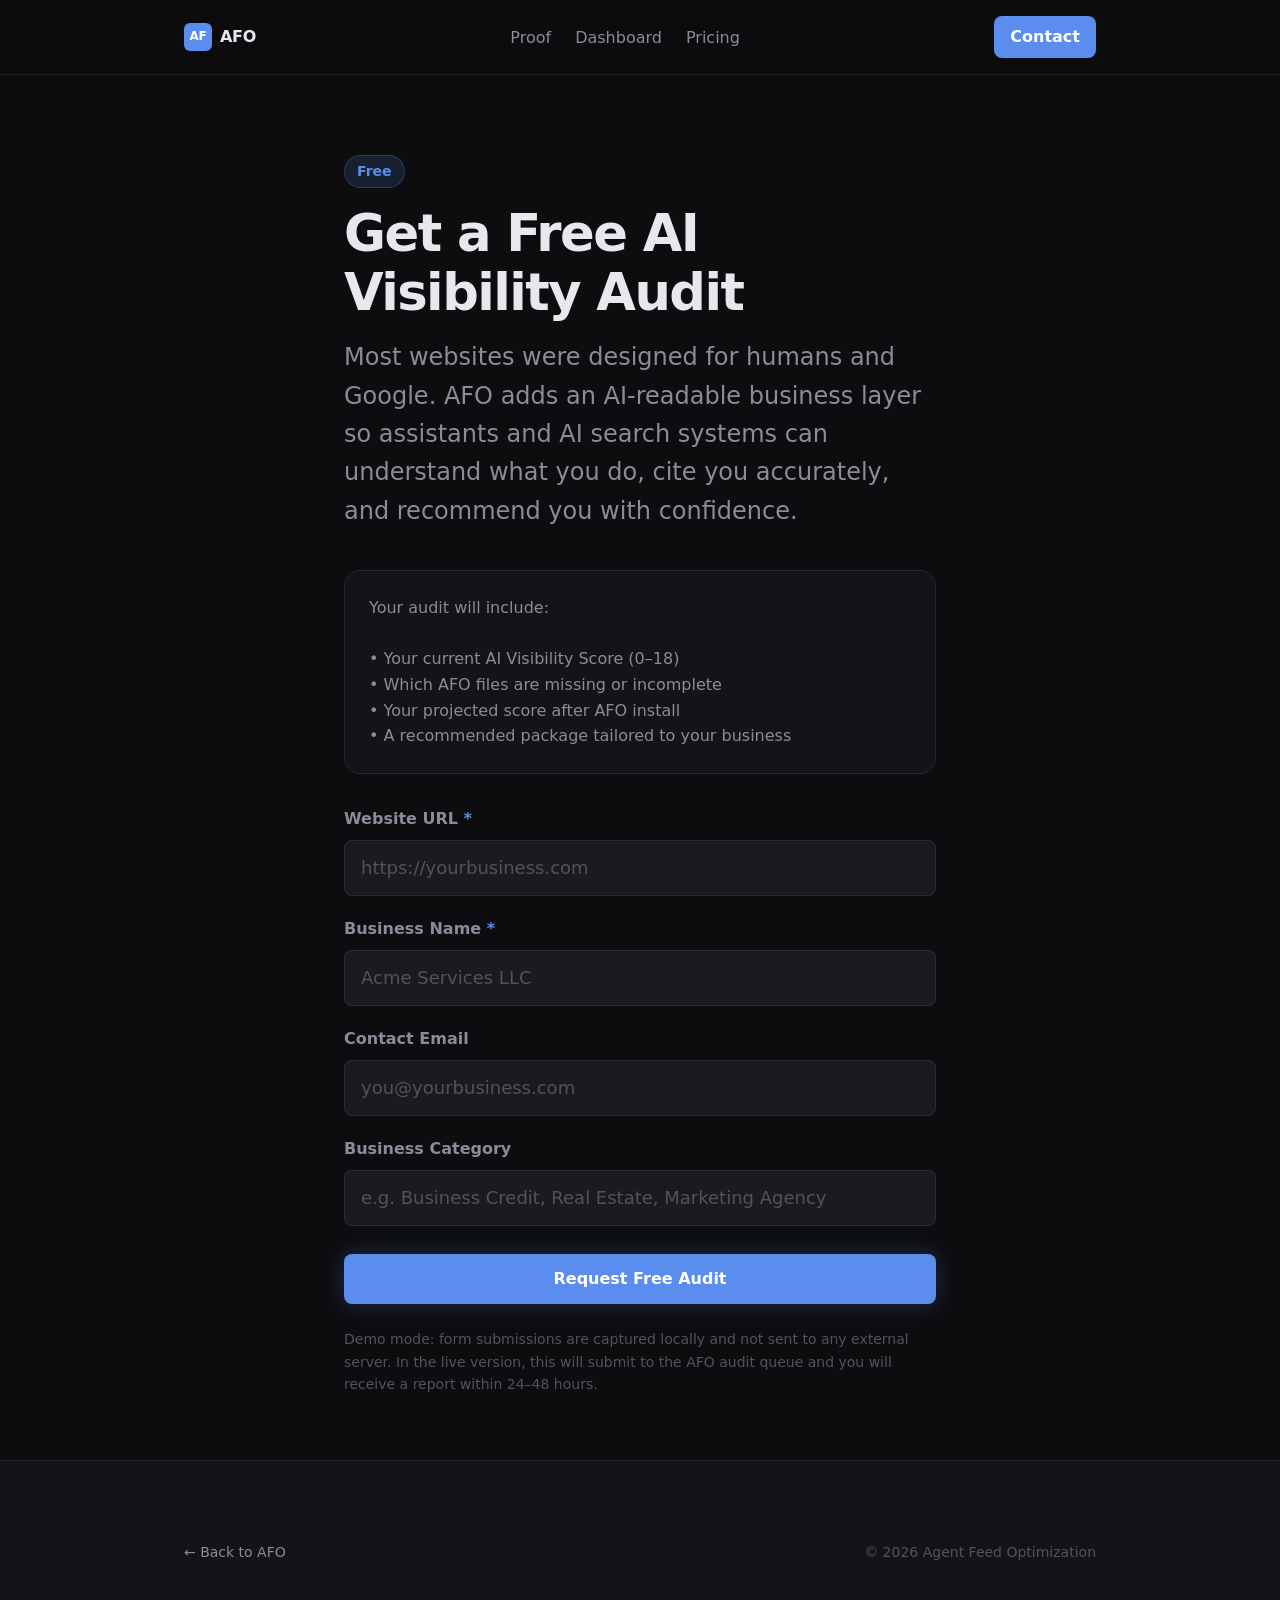
==== free-audit.html @ c34b5ebb "init(batch-2): HTML pages — index, free-audit, proof, pricing, contact, dashboard, case-studies" ====
<!DOCTYPE html>
<html lang="en">
<head>
  <meta charset="UTF-8">
  <meta name="viewport" content="width=device-width, initial-scale=1.0">
  <title>Free AI Visibility Audit &mdash; AFO</title>
  <meta name="description" content="Request a free AI Visibility Audit. Find out your score and what AFO would install to improve AI discoverability.">
  <link rel="stylesheet" href="/assets/style.css">
</head>
<body>

<a href="#main" class="sr-only">Skip to content</a>

<nav class="nav" aria-label="Main navigation">
  <div class="container">
    <div class="nav__inner">
      <a href="/" class="nav__logo">
        <div class="nav__logo-mark" aria-hidden="true">AF</div>
        <span>AFO</span>
      </a>
      <ul class="nav__links" role="list">
        <li><a href="/proof.html">Proof</a></li>
        <li><a href="/dashboard/">Dashboard</a></li>
        <li><a href="/pricing.html">Pricing</a></li>
      </ul>
      <a href="/contact.html" class="nav__cta">Contact</a>
    </div>
  </div>
</nav>

<main id="main">
  <div class="container container--narrow">
    <div class="page-header">
      <div class="page-header__eyebrow">
        <span class="tag tag--accent">Free</span>
      </div>
      <h1 class="page-header__title">Get a Free AI Visibility Audit</h1>
      <p class="page-header__desc">Most websites were designed for humans and Google. AFO adds an AI-readable business layer so assistants and AI search systems can understand what you do, cite you accurately, and recommend you with confidence.</p>
    </div>

    <div class="card" style="margin-bottom: var(--space-8);">
      <p class="card__desc">Your audit will include:
        <br><br>
        &bull; Your current AI Visibility Score (0&ndash;18)<br>
        &bull; Which AFO files are missing or incomplete<br>
        &bull; Your projected score after AFO install<br>
        &bull; A recommended package tailored to your business
      </p>
    </div>

    <form id="audit-form" novalidate>
      <div class="form-group">
        <label class="form-label" for="audit-url">Website URL <span aria-hidden="true" style="color:var(--accent)">*</span></label>
        <input class="form-input" type="url" id="audit-url" name="url" placeholder="https://yourbusiness.com" required autocomplete="url">
      </div>
      <div class="form-group">
        <label class="form-label" for="audit-name">Business Name <span aria-hidden="true" style="color:var(--accent)">*</span></label>
        <input class="form-input" type="text" id="audit-name" name="name" placeholder="Acme Services LLC" required autocomplete="organization">
      </div>
      <div class="form-group">
        <label class="form-label" for="audit-email">Contact Email</label>
        <input class="form-input" type="email" id="audit-email" name="email" placeholder="you@yourbusiness.com" autocomplete="email">
      </div>
      <div class="form-group">
        <label class="form-label" for="audit-category">Business Category</label>
        <input class="form-input" type="text" id="audit-category" name="category" placeholder="e.g. Business Credit, Real Estate, Marketing Agency">
      </div>
      <button type="submit" class="btn btn--primary" style="width:100%; justify-content: center; margin-top: var(--space-2);">Request Free Audit</button>
    </form>

    <div id="audit-result" style="display:none; margin-top: var(--space-6);"></div>

    <p style="font-size: var(--text-xs); color: var(--text-faint); margin-top: var(--space-6); line-height: 1.6;">
      Demo mode: form submissions are captured locally and not sent to any external server. In the live version, this will submit to the AFO audit queue and you will receive a report within 24&ndash;48 hours.
    </p>
  </div>
</main>

<footer class="footer">
  <div class="container">
    <div class="footer__bottom" style="border-top:none; padding-top:0;">
      <a href="/" style="color:var(--text-muted); font-size: var(--text-xs);">&larr; Back to AFO</a>
      <span style="font-size: var(--text-xs); color: var(--text-faint);">&copy; 2026 Agent Feed Optimization</span>
    </div>
  </div>
</footer>

<script src="/assets/app.js" defer></script>
</body>
</html>
---- assets/style.css ----
/* AFO Site — Main Stylesheet */
/* Dark premium, mobile-first, no external dependencies */

:root {
  /* Type scale */
  --text-xs:   clamp(0.75rem,  0.7rem  + 0.25vw, 0.875rem);
  --text-sm:   clamp(0.875rem, 0.8rem  + 0.35vw, 1rem);
  --text-base: clamp(1rem,     0.95rem + 0.25vw, 1.125rem);
  --text-lg:   clamp(1.125rem, 1rem    + 0.75vw, 1.5rem);
  --text-xl:   clamp(1.5rem,   1.2rem  + 1.25vw, 2.25rem);
  --text-2xl:  clamp(2rem,     1.2rem  + 2.5vw,  3.5rem);
  --text-hero: clamp(2.5rem,   1rem    + 5vw,    5rem);

  /* Spacing */
  --space-1: 0.25rem; --space-2: 0.5rem;  --space-3: 0.75rem;
  --space-4: 1rem;    --space-5: 1.25rem; --space-6: 1.5rem;
  --space-8: 2rem;    --space-10: 2.5rem; --space-12: 3rem;
  --space-16: 4rem;   --space-20: 5rem;   --space-24: 6rem;

  /* Colors — dark premium */
  --bg:             #0d0d0f;
  --surface:        #141418;
  --surface-2:      #1a1a20;
  --surface-3:      #22222a;
  --border:         rgba(255,255,255,0.08);
  --border-hover:   rgba(255,255,255,0.16);

  --text:           #e8e8ec;
  --text-muted:     #8b8b99;
  --text-faint:     #52525e;

  --accent:         #5b8def;
  --accent-hover:   #7aa3f5;
  --accent-dim:     rgba(91, 141, 239, 0.15);
  --accent-glow:    rgba(91, 141, 239, 0.25);

  --green:          #4ade80;
  --green-dim:      rgba(74, 222, 128, 0.12);

  --radius-sm: 0.375rem;
  --radius-md: 0.5rem;
  --radius-lg: 0.75rem;
  --radius-xl: 1rem;
  --radius-2xl: 1.5rem;

  --shadow-sm: 0 1px 3px rgba(0,0,0,0.4);
  --shadow-md: 0 4px 16px rgba(0,0,0,0.5);
  --shadow-lg: 0 12px 40px rgba(0,0,0,0.6);

  --transition: 180ms cubic-bezier(0.16, 1, 0.3, 1);

  --content: 960px;
  --content-wide: 1200px;
  --content-narrow: 640px;

  --font-body: 'Inter', system-ui, -apple-system, sans-serif;
  --font-display: 'Inter', system-ui, -apple-system, sans-serif;
}

*, *::before, *::after { box-sizing: border-box; margin: 0; padding: 0; }

html {
  -webkit-font-smoothing: antialiased;
  -moz-osx-font-smoothing: grayscale;
  scroll-behavior: smooth;
  scroll-padding-top: var(--space-16);
}

body {
  min-height: 100dvh;
  font-family: var(--font-body);
  font-size: var(--text-base);
  color: var(--text);
  background-color: var(--bg);
  line-height: 1.65;
}

img, svg { display: block; max-width: 100%; height: auto; }
ul[role="list"], ol[role="list"] { list-style: none; }
input, button, textarea, select { font: inherit; color: inherit; }
h1, h2, h3, h4 { text-wrap: balance; line-height: 1.15; }
p, li { text-wrap: pretty; }

a { color: var(--accent); text-decoration: none; transition: color var(--transition); }
a:hover { color: var(--accent-hover); }

button { cursor: pointer; background: none; border: none; }

::selection { background: var(--accent-dim); color: var(--text); }
:focus-visible { outline: 2px solid var(--accent); outline-offset: 3px; border-radius: var(--radius-sm); }

@media (prefers-reduced-motion: reduce) {
  *, *::before, *::after {
    animation-duration: 0.01ms !important;
    transition-duration: 0.01ms !important;
  }
}

/* ── Layout ── */
.container {
  max-width: var(--content);
  margin-inline: auto;
  padding-inline: var(--space-6);
}
.container--wide { max-width: var(--content-wide); }
.container--narrow { max-width: var(--content-narrow); }

/* ── Nav ── */
.nav {
  position: sticky;
  top: 0;
  z-index: 100;
  background: rgba(13,13,15,0.85);
  backdrop-filter: blur(12px);
  -webkit-backdrop-filter: blur(12px);
  border-bottom: 1px solid var(--border);
  padding-block: var(--space-4);
}
.nav__inner {
  display: flex;
  align-items: center;
  justify-content: space-between;
  gap: var(--space-6);
}
.nav__logo {
  display: flex;
  align-items: center;
  gap: var(--space-2);
  font-size: var(--text-sm);
  font-weight: 700;
  color: var(--text);
  letter-spacing: -0.02em;
}
.nav__logo-mark {
  width: 28px; height: 28px;
  background: var(--accent);
  border-radius: var(--radius-sm);
  display: flex; align-items: center; justify-content: center;
  font-size: 12px; font-weight: 900; color: #fff;
  flex-shrink: 0;
}
.nav__links {
  display: flex;
  align-items: center;
  gap: var(--space-6);
  list-style: none;
}
.nav__links a {
  font-size: var(--text-sm);
  color: var(--text-muted);
  transition: color var(--transition);
}
.nav__links a:hover { color: var(--text); }
.nav__cta {
  font-size: var(--text-sm);
  font-weight: 600;
  padding: var(--space-2) var(--space-4);
  background: var(--accent);
  color: #fff;
  border-radius: var(--radius-md);
  transition: background var(--transition), transform var(--transition);
  white-space: nowrap;
}
.nav__cta:hover { background: var(--accent-hover); color: #fff; transform: translateY(-1px); }

@media (max-width: 640px) {
  .nav__links { display: none; }
}

/* ── Hero ── */
.hero {
  padding-block: clamp(var(--space-16), 10vw, var(--space-24));
  text-align: center;
  position: relative;
  overflow: hidden;
}
.hero::before {
  content: '';
  position: absolute;
  inset: 0;
  background: radial-gradient(ellipse 80% 50% at 50% 0%, rgba(91,141,239,0.12) 0%, transparent 70%);
  pointer-events: none;
}
.hero__eyebrow {
  display: inline-flex;
  align-items: center;
  gap: var(--space-2);
  font-size: var(--text-xs);
  font-weight: 600;
  letter-spacing: 0.08em;
  text-transform: uppercase;
  color: var(--accent);
  background: var(--accent-dim);
  border: 1px solid rgba(91,141,239,0.25);
  border-radius: var(--radius-full, 9999px);
  padding: var(--space-1) var(--space-3);
  margin-bottom: var(--space-6);
}
.hero__headline {
  font-size: var(--text-hero);
  font-weight: 800;
  letter-spacing: -0.03em;
  color: var(--text);
  margin-bottom: var(--space-5);
  max-width: 14ch;
  margin-inline: auto;
}
.hero__headline em {
  font-style: normal;
  background: linear-gradient(135deg, var(--accent), #a78bfa);
  -webkit-background-clip: text;
  -webkit-text-fill-color: transparent;
  background-clip: text;
}
.hero__sub {
  font-size: var(--text-lg);
  color: var(--text-muted);
  max-width: 56ch;
  margin-inline: auto;
  margin-bottom: var(--space-10);
  line-height: 1.6;
}
.hero__actions {
  display: flex;
  gap: var(--space-4);
  justify-content: center;
  flex-wrap: wrap;
}

/* ── Buttons ── */
.btn {
  display: inline-flex;
  align-items: center;
  gap: var(--space-2);
  font-size: var(--text-sm);
  font-weight: 600;
  padding: var(--space-3) var(--space-6);
  border-radius: var(--radius-md);
  transition: background var(--transition), color var(--transition), transform var(--transition), box-shadow var(--transition);
  white-space: nowrap;
}
.btn--primary {
  background: var(--accent);
  color: #fff;
  box-shadow: 0 0 24px var(--accent-glow);
}
.btn--primary:hover {
  background: var(--accent-hover);
  color: #fff;
  transform: translateY(-2px);
  box-shadow: 0 0 32px var(--accent-glow);
}
.btn--ghost {
  background: transparent;
  color: var(--text-muted);
  border: 1px solid var(--border);
}
.btn--ghost:hover {
  color: var(--text);
  border-color: var(--border-hover);
  background: var(--surface);
}
.btn--sm { font-size: var(--text-xs); padding: var(--space-2) var(--space-4); }

/* ── Section ── */
.section {
  padding-block: clamp(var(--space-12), 8vw, var(--space-20));
}
.section--alt { background: var(--surface); }
.section__label {
  font-size: var(--text-xs);
  font-weight: 700;
  letter-spacing: 0.1em;
  text-transform: uppercase;
  color: var(--accent);
  margin-bottom: var(--space-3);
}
.section__title {
  font-size: var(--text-2xl);
  font-weight: 800;
  letter-spacing: -0.03em;
  color: var(--text);
  margin-bottom: var(--space-4);
}
.section__desc {
  font-size: var(--text-base);
  color: var(--text-muted);
  max-width: 60ch;
  line-height: 1.7;
}

/* ── Cards ── */
.card-grid {
  display: grid;
  grid-template-columns: repeat(auto-fill, minmax(min(280px, 100%), 1fr));
  gap: var(--space-4);
  margin-top: var(--space-10);
}
.card {
  background: var(--surface);
  border: 1px solid var(--border);
  border-radius: var(--radius-xl);
  padding: var(--space-6);
  transition: border-color var(--transition), box-shadow var(--transition);
}
.card:hover {
  border-color: var(--border-hover);
  box-shadow: var(--shadow-md);
}
.card__icon {
  width: 36px; height: 36px;
  background: var(--accent-dim);
  border-radius: var(--radius-md);
  display: flex; align-items: center; justify-content: center;
  font-size: 18px;
  margin-bottom: var(--space-4);
}
.card__title {
  font-size: var(--text-base);
  font-weight: 700;
  color: var(--text);
  margin-bottom: var(--space-2);
}
.card__desc {
  font-size: var(--text-sm);
  color: var(--text-muted);
  line-height: 1.6;
}

/* ── Score badge ── */
.score-badge {
  display: inline-flex;
  align-items: baseline;
  gap: var(--space-1);
  font-size: var(--text-2xl);
  font-weight: 900;
  color: var(--accent);
}
.score-badge__denom { font-size: var(--text-lg); color: var(--text-muted); font-weight: 500; }

/* ── Checklist ── */
.checklist { list-style: none; display: flex; flex-direction: column; gap: var(--space-3); }
.checklist__item {
  display: flex;
  align-items: center;
  gap: var(--space-3);
  font-size: var(--text-sm);
  color: var(--text);
  padding: var(--space-3) var(--space-4);
  background: var(--surface-2);
  border: 1px solid var(--border);
  border-radius: var(--radius-lg);
}
.checklist__item--pass { border-color: rgba(74,222,128,0.2); }
.checklist__dot {
  width: 20px; height: 20px;
  border-radius: 50%;
  display: flex; align-items: center; justify-content: center;
  font-size: 11px;
  flex-shrink: 0;
}
.checklist__dot--pass { background: var(--green-dim); color: var(--green); }
.checklist__dot--fail { background: rgba(255,255,255,0.05); color: var(--text-faint); border: 1px solid var(--border); }
.checklist__file { font-family: monospace; font-size: var(--text-xs); color: var(--text-muted); margin-left: auto; }

/* ── Form ── */
.form-group { display: flex; flex-direction: column; gap: var(--space-2); margin-bottom: var(--space-5); }
.form-label { font-size: var(--text-sm); font-weight: 600; color: var(--text-muted); }
.form-input {
  width: 100%;
  padding: var(--space-3) var(--space-4);
  background: var(--surface-2);
  border: 1px solid var(--border);
  border-radius: var(--radius-md);
  color: var(--text);
  font-size: var(--text-base);
  transition: border-color var(--transition), box-shadow var(--transition);
}
.form-input:focus {
  outline: none;
  border-color: var(--accent);
  box-shadow: 0 0 0 3px var(--accent-dim);
}
.form-input::placeholder { color: var(--text-faint); }

/* ── Pricing cards ── */
.pricing-grid {
  display: grid;
  grid-template-columns: repeat(auto-fill, minmax(min(240px, 100%), 1fr));
  gap: var(--space-4);
  margin-top: var(--space-10);
}
.pricing-card {
  background: var(--surface);
  border: 1px solid var(--border);
  border-radius: var(--radius-xl);
  padding: var(--space-8);
  display: flex;
  flex-direction: column;
  gap: var(--space-4);
}
.pricing-card--featured {
  border-color: var(--accent);
  box-shadow: 0 0 40px var(--accent-glow);
}
.pricing-card__tier {
  font-size: var(--text-xs);
  font-weight: 700;
  letter-spacing: 0.1em;
  text-transform: uppercase;
  color: var(--accent);
}
.pricing-card__name {
  font-size: var(--text-lg);
  font-weight: 800;
  color: var(--text);
  letter-spacing: -0.02em;
}
.pricing-card__price {
  font-size: var(--text-xl);
  font-weight: 900;
  color: var(--text);
}
.pricing-card__price--soon {
  font-size: var(--text-sm);
  font-weight: 600;
  color: var(--text-faint);
  font-style: italic;
}
.pricing-card__desc {
  font-size: var(--text-sm);
  color: var(--text-muted);
  line-height: 1.6;
  flex: 1;
}
.pricing-card__features { list-style: none; display: flex; flex-direction: column; gap: var(--space-2); }
.pricing-card__features li {
  font-size: var(--text-sm);
  color: var(--text-muted);
  display: flex;
  gap: var(--space-2);
}
.pricing-card__features li::before { content: '✓'; color: var(--green); font-weight: 700; flex-shrink: 0; }

/* ── Dashboard ── */
.dashboard-header {
  padding-block: var(--space-10) var(--space-6);
  border-bottom: 1px solid var(--border);
  margin-bottom: var(--space-8);
}
.kpi-grid {
  display: grid;
  grid-template-columns: repeat(auto-fill, minmax(min(180px, 100%), 1fr));
  gap: var(--space-4);
  margin-bottom: var(--space-8);
}
.kpi {
  background: var(--surface);
  border: 1px solid var(--border);
  border-radius: var(--radius-lg);
  padding: var(--space-5);
}
.kpi__label { font-size: var(--text-xs); color: var(--text-muted); font-weight: 600; letter-spacing: 0.05em; text-transform: uppercase; margin-bottom: var(--space-2); }
.kpi__value { font-size: var(--text-xl); font-weight: 900; color: var(--text); }
.kpi__value--accent { color: var(--accent); }
.kpi__value--green { color: var(--green); }
.kpi__sub { font-size: var(--text-xs); color: var(--text-faint); margin-top: var(--space-1); }

.missing-list { list-style: none; display: flex; flex-direction: column; gap: var(--space-2); }
.missing-list__item {
  display: flex;
  align-items: center;
  gap: var(--space-3);
  padding: var(--space-3) var(--space-4);
  background: var(--surface-2);
  border: 1px solid var(--border);
  border-radius: var(--radius-md);
  font-size: var(--text-sm);
  color: var(--text-muted);
  font-family: monospace;
}
.missing-list__item::before { content: '✕'; color: #f87171; font-size: 11px; }

/* ── Footer ── */
.footer {
  background: var(--surface);
  border-top: 1px solid var(--border);
  padding-block: var(--space-10);
  margin-top: var(--space-16);
}
.footer__inner {
  display: flex;
  justify-content: space-between;
  align-items: flex-start;
  gap: var(--space-8);
  flex-wrap: wrap;
}
.footer__brand { max-width: 280px; }
.footer__brand-name {
  font-size: var(--text-base);
  font-weight: 800;
  color: var(--text);
  letter-spacing: -0.02em;
  margin-bottom: var(--space-2);
}
.footer__tagline { font-size: var(--text-sm); color: var(--text-muted); }
.footer__links-group h4 {
  font-size: var(--text-xs);
  font-weight: 700;
  letter-spacing: 0.1em;
  text-transform: uppercase;
  color: var(--text-faint);
  margin-bottom: var(--space-3);
}
.footer__links {
  list-style: none;
  display: flex;
  flex-direction: column;
  gap: var(--space-2);
}
.footer__links a {
  font-size: var(--text-sm);
  color: var(--text-muted);
  transition: color var(--transition);
}
.footer__links a:hover { color: var(--text); }
.footer__bottom {
  margin-top: var(--space-10);
  padding-top: var(--space-6);
  border-top: 1px solid var(--border);
  display: flex;
  justify-content: space-between;
  align-items: center;
  flex-wrap: wrap;
  gap: var(--space-4);
  font-size: var(--text-xs);
  color: var(--text-faint);
}

/* ── Divider ── */
.divider { height: 1px; background: var(--border); margin-block: var(--space-8); }

/* ── Tag ── */
.tag {
  display: inline-flex;
  align-items: center;
  gap: var(--space-1);
  font-size: var(--text-xs);
  font-weight: 600;
  padding: var(--space-1) var(--space-3);
  border-radius: 9999px;
  background: var(--surface-3);
  color: var(--text-muted);
  border: 1px solid var(--border);
}
.tag--accent { background: var(--accent-dim); color: var(--accent); border-color: rgba(91,141,239,0.25); }
.tag--green { background: var(--green-dim); color: var(--green); border-color: rgba(74,222,128,0.25); }

/* ── Page header ── */
.page-header {
  padding-block: clamp(var(--space-12), 8vw, var(--space-20)) var(--space-10);
}
.page-header__eyebrow { margin-bottom: var(--space-4); }
.page-header__title {
  font-size: var(--text-2xl);
  font-weight: 800;
  letter-spacing: -0.03em;
  color: var(--text);
  margin-bottom: var(--space-4);
}
.page-header__desc {
  font-size: var(--text-lg);
  color: var(--text-muted);
  max-width: 56ch;
  line-height: 1.6;
}

/* ── Utility ── */
.sr-only { position: absolute; width: 1px; height: 1px; padding: 0; margin: -1px; overflow: hidden; clip: rect(0,0,0,0); white-space: nowrap; border-width: 0; }
.mt-8 { margin-top: var(--space-8); }
.mt-6 { margin-top: var(--space-6); }
.text-muted { color: var(--text-muted); }
.text-center { text-align: center; }
.flex-center { display: flex; align-items: center; justify-content: center; }
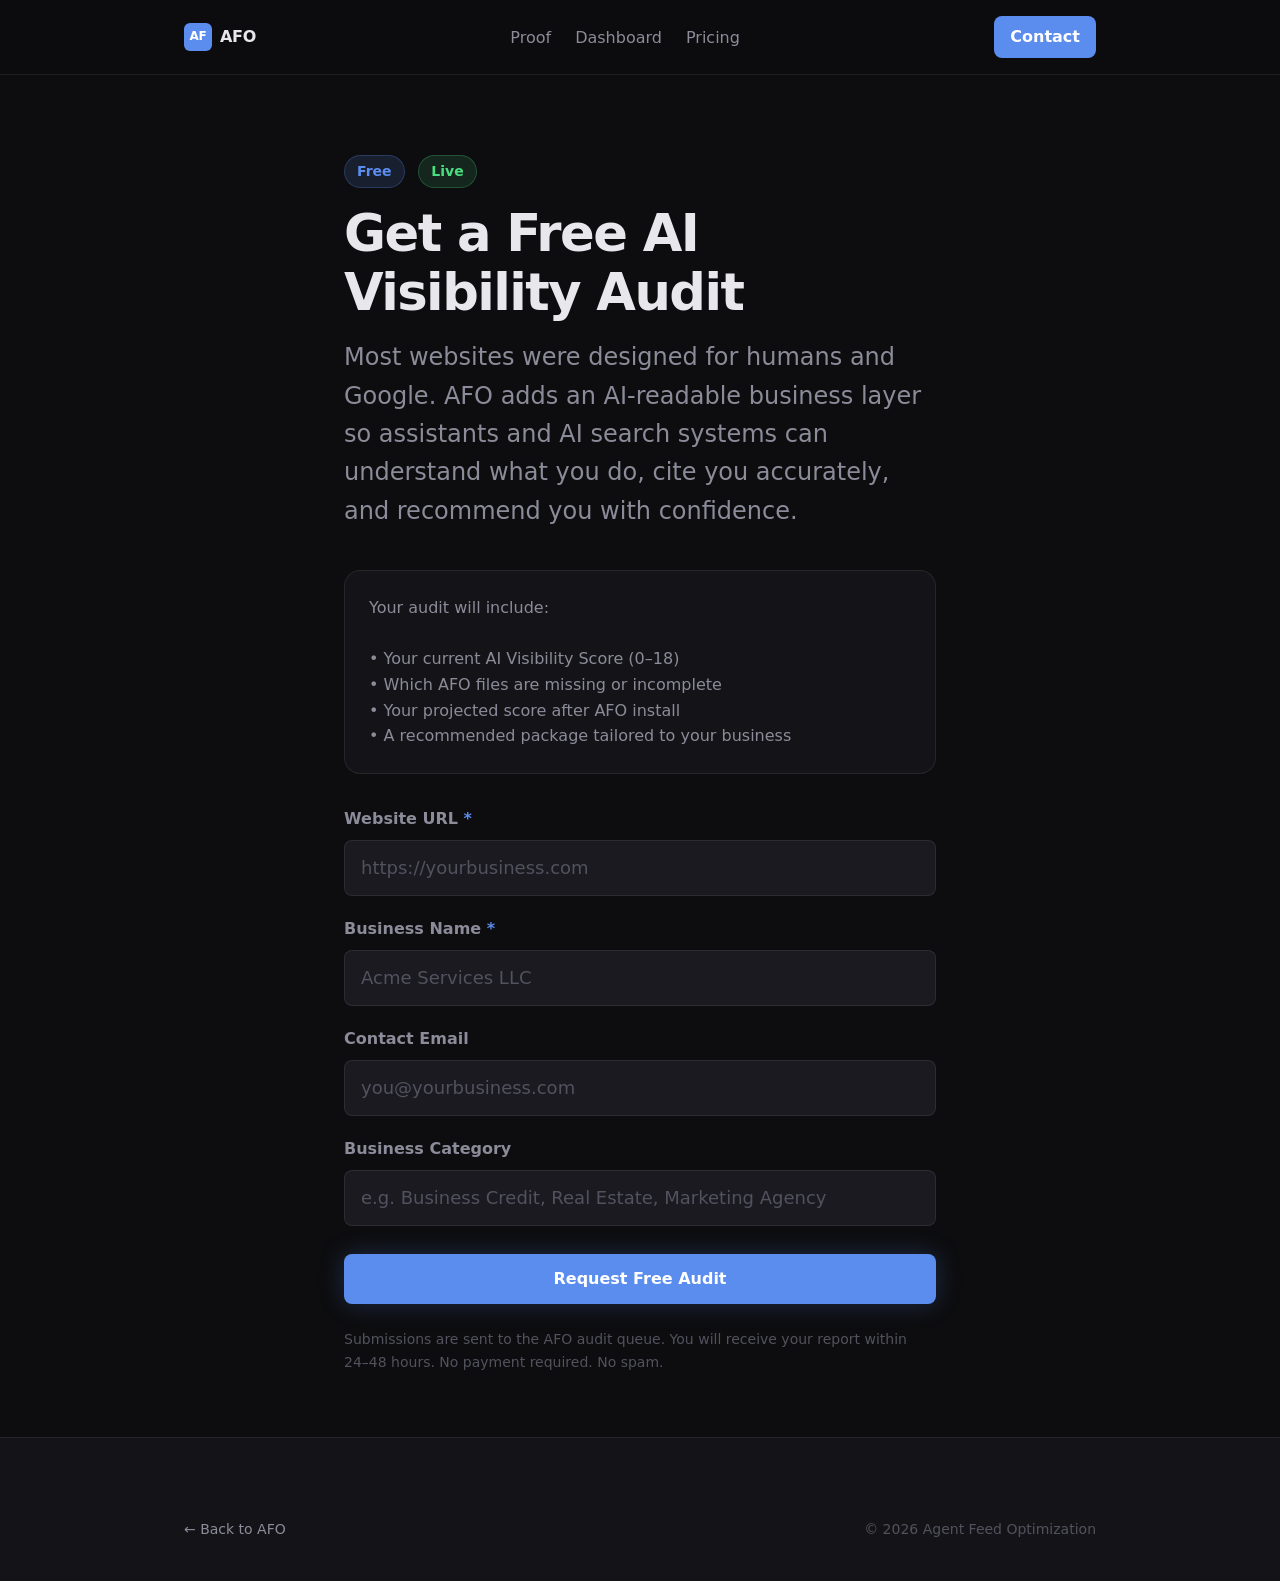
==== commit ac1e48f4: "feat(phase-2a): live audit intake — CF Worker endpoint, updated form, GH Actions handoff, schema + d" ====
--- a/free-audit.html
+++ b/free-audit.html
@@ -33,6 +33,7 @@
     <div class="page-header">
       <div class="page-header__eyebrow">
         <span class="tag tag--accent">Free</span>
+        <span class="tag tag--green" style="margin-left: var(--space-2);">Live</span>
       </div>
       <h1 class="page-header__title">Get a Free AI Visibility Audit</h1>
       <p class="page-header__desc">Most websites were designed for humans and Google. AFO adds an AI-readable business layer so assistants and AI search systems can understand what you do, cite you accurately, and recommend you with confidence.</p>
@@ -65,13 +66,23 @@
         <label class="form-label" for="audit-category">Business Category</label>
         <input class="form-input" type="text" id="audit-category" name="category" placeholder="e.g. Business Credit, Real Estate, Marketing Agency">
       </div>
-      <button type="submit" class="btn btn--primary" style="width:100%; justify-content: center; margin-top: var(--space-2);">Request Free Audit</button>
+
+      <!-- Honeypot: hidden from real users, bots fill it in -->
+      <div style="position:absolute; left:-9999px; opacity:0; pointer-events:none;" aria-hidden="true">
+        <label for="audit-website-confirm">Leave this blank</label>
+        <input type="text" id="audit-website-confirm" name="website_confirm" tabindex="-1" autocomplete="off">
+      </div>
+
+      <button type="submit" class="btn btn--primary" style="width:100%; justify-content: center; margin-top: var(--space-2);" id="audit-submit-btn">
+        Request Free Audit
+      </button>
     </form>
 
     <div id="audit-result" style="display:none; margin-top: var(--space-6);"></div>
 
     <p style="font-size: var(--text-xs); color: var(--text-faint); margin-top: var(--space-6); line-height: 1.6;">
-      Demo mode: form submissions are captured locally and not sent to any external server. In the live version, this will submit to the AFO audit queue and you will receive a report within 24&ndash;48 hours.
+      Submissions are sent to the AFO audit queue. You will receive your report within 24&ndash;48 hours.
+      No payment required. No spam.
     </p>
   </div>
 </main>
@@ -85,6 +96,113 @@
   </div>
 </footer>
 
-<script src="/assets/app.js" defer></script>
+<script>
+(function () {
+  'use strict';
+
+  // Update this URL once the Worker is deployed and routed.
+  // Options:
+  //   Same-domain Pages Function: '/api/audit-request'
+  //   Separate Worker URL:        'https://afo-audit-intake.YOUR_CF_SUBDOMAIN.workers.dev/api/audit-request'
+  var AUDIT_ENDPOINT = '/api/audit-request';
+
+  var form = document.getElementById('audit-form');
+  var result = document.getElementById('audit-result');
+  var submitBtn = document.getElementById('audit-submit-btn');
+
+  if (!form) return;
+
+  form.addEventListener('submit', function (e) {
+    e.preventDefault();
+
+    var url = document.getElementById('audit-url').value.trim();
+    var name = document.getElementById('audit-name').value.trim();
+    var email = document.getElementById('audit-email').value.trim();
+    var category = document.getElementById('audit-category').value.trim();
+    var honeypot = document.getElementById('audit-website-confirm').value;
+
+    // Client-side validation
+    if (!url || !url.startsWith('http')) {
+      showMsg('error', 'Please enter a valid website URL (must start with http or https).');
+      return;
+    }
+    if (!name || name.length < 2) {
+      showMsg('error', 'Please enter your business name.');
+      return;
+    }
+
+    // Honeypot (client-side mirror of server-side check)
+    if (honeypot) return;
+
+    // Loading state
+    submitBtn.disabled = true;
+    submitBtn.textContent = 'Sending…';
+    hideMsg();
+
+    fetch(AUDIT_ENDPOINT, {
+      method: 'POST',
+      headers: { 'Content-Type': 'application/json' },
+      body: JSON.stringify({
+        url: url,
+        name: name,
+        email: email,
+        category: category,
+        website_confirm: honeypot
+      })
+    })
+    .then(function (r) { return r.json(); })
+    .then(function (data) {
+      if (data.ok) {
+        form.style.display = 'none';
+        showMsg(
+          'success',
+          '\u2705 Audit request received.' +
+          (data.request_id ? ' Reference: ' + data.request_id + '.' : '') +
+          ' You will be contacted within 24\u201348 hours with your AI Visibility Score and report.'
+        );
+      } else {
+        var detail = data.details ? ' ' + data.details.join('. ') : '';
+        showMsg('error', (data.error || 'Submission failed.') + detail);
+        resetBtn();
+      }
+    })
+    .catch(function (err) {
+      console.error('Audit submit error:', err);
+      showMsg('error', 'Could not reach the audit server. Please try again or email us directly.');
+      resetBtn();
+    });
+  });
+
+  function showMsg(type, text) {
+    result.textContent = text;
+    result.style.display = 'block';
+    result.style.padding = '1rem 1.25rem';
+    result.style.borderRadius = '0.75rem';
+    result.style.fontSize = 'var(--text-sm)';
+    result.style.lineHeight = '1.6';
+    result.style.marginTop = 'var(--space-6)';
+    if (type === 'success') {
+      result.style.background = 'rgba(74,222,128,0.1)';
+      result.style.border = '1px solid rgba(74,222,128,0.25)';
+      result.style.color = '#4ade80';
+    } else {
+      result.style.background = 'rgba(248,113,113,0.1)';
+      result.style.border = '1px solid rgba(248,113,113,0.25)';
+      result.style.color = '#f87171';
+    }
+  }
+
+  function hideMsg() {
+    result.style.display = 'none';
+  }
+
+  function resetBtn() {
+    submitBtn.disabled = false;
+    submitBtn.textContent = 'Request Free Audit';
+  }
+
+})();
+</script>
+
 </body>
 </html>
